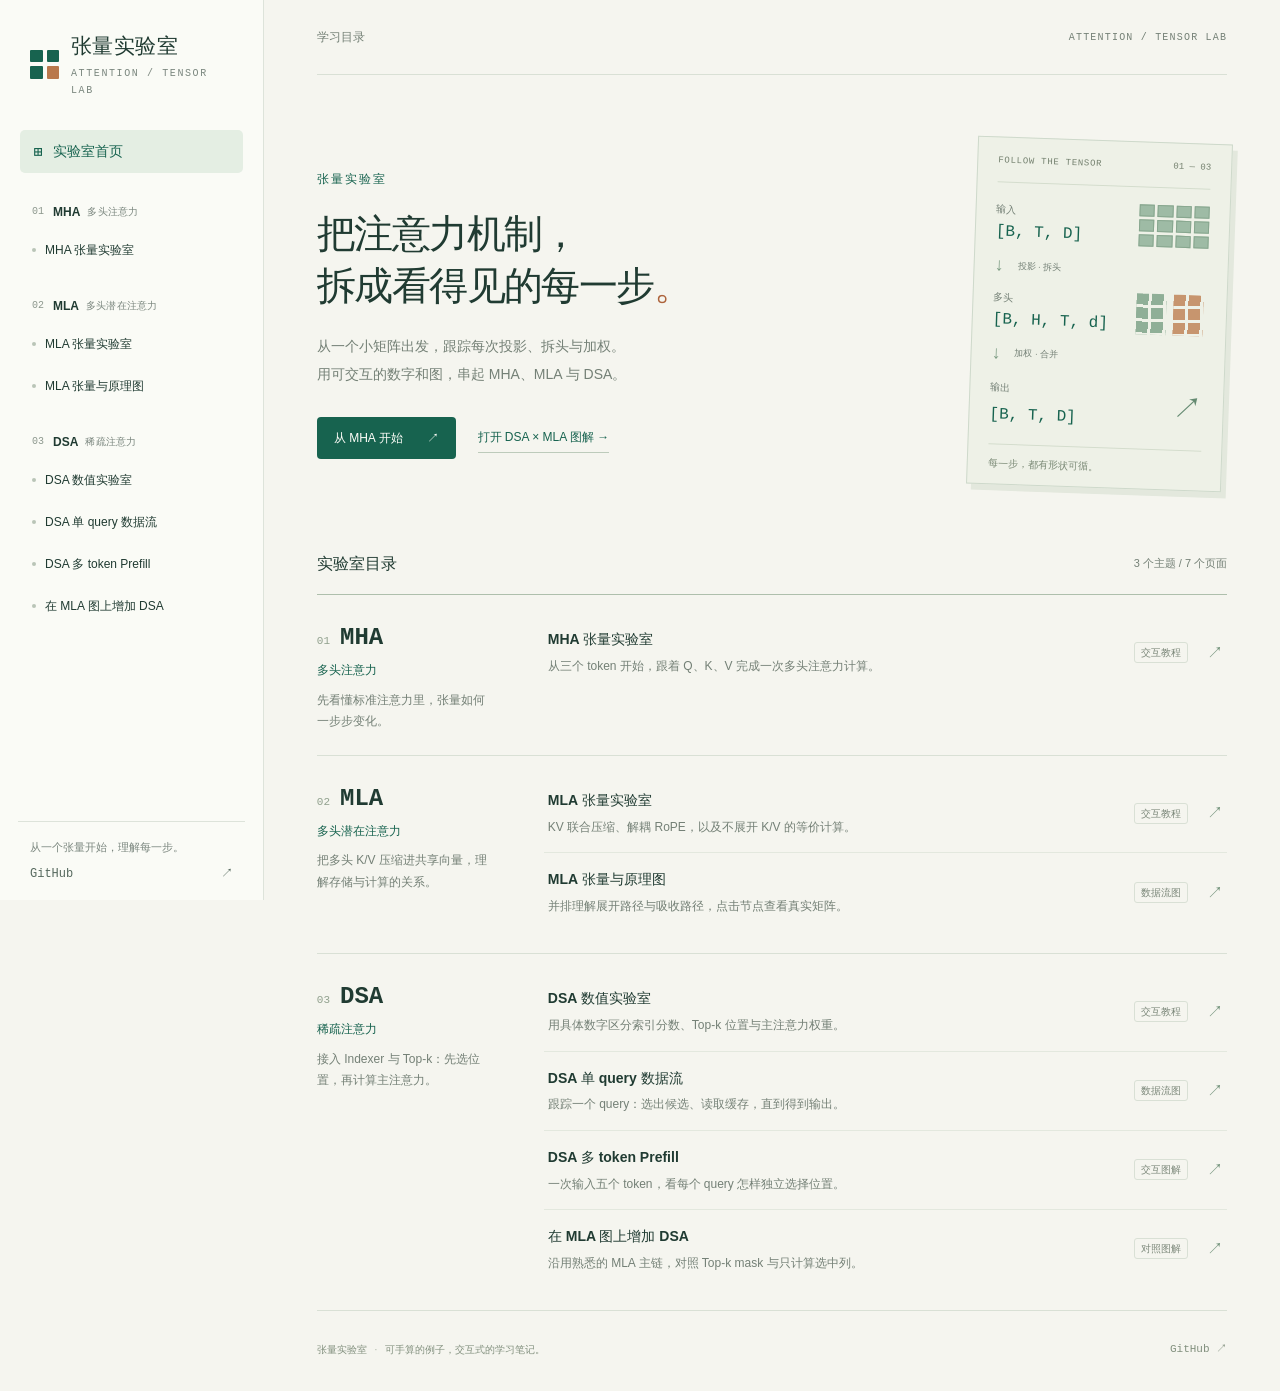
==== index.html @ cfa1d527 "Add Tensor Lab directory and shared responsive navigation" ====
<!doctype html>
<html lang="zh-CN">
<head>
  <meta charset="utf-8">
  <meta name="viewport" content="width=device-width,initial-scale=1">
  <meta name="description" content="张量实验室：用可交互的矩阵、张量形状和数据流图，一步一步理解 MHA、MLA 与 DSA。">
  <title>张量实验室 · Attention，一步一步看懂</title>
  <link rel="stylesheet" href="assets/navigation.css">
  <link rel="stylesheet" href="assets/home.css">
  <script src="assets/catalog.js" defer></script>
  <script src="assets/navigation.js" defer></script>
  <script src="assets/home.js" defer></script>
</head>
<body data-lab-page="home">
  <main class="home" id="lab-main" tabindex="-1">
    <div class="home-topline"><span>学习目录</span><span>ATTENTION / TENSOR LAB</span></div>
    <section class="home-hero" aria-labelledby="home-title">
      <div>
        <p class="eyebrow">张量实验室</p>
        <h1 id="home-title">把注意力机制，<br>拆成看得见的每一步<span>。</span></h1>
        <p class="hero-intro">从一个小矩阵出发，跟踪每次投影、拆头与加权。<br class="desktop-break">用可交互的数字和图，串起 MHA、MLA 与 DSA。</p>
        <div class="hero-actions">
          <a class="start-link" href="mha-tensor-lab/index.html">从 MHA 开始 <span aria-hidden="true">↗</span></a>
          <a class="text-link" href="mha-tensor-lab/dsa-on-mla.html">打开 DSA × MLA 图解 <span aria-hidden="true">→</span></a>
        </div>
      </div>
      <div class="tensor-note" aria-label="张量变化示意：输入、拆分多头、合并输出">
        <div class="note-label">FOLLOW THE TENSOR <span>01 — 03</span></div>
        <div class="tensor-stage"><span class="stage-label">输入</span><code>[B, T, D]</code><div class="tensor-grid" aria-hidden="true"><i></i><i></i><i></i><i></i><i></i><i></i><i></i><i></i><i></i><i></i><i></i><i></i></div></div>
        <div class="tensor-connector">↓ <span>投影 · 拆头</span></div>
        <div class="tensor-stage"><span class="stage-label">多头</span><code>[B, H, T, d]</code><div class="tensor-heads" aria-hidden="true"><div class="mini-head"></div><div class="mini-head warm"></div></div></div>
        <div class="tensor-connector">↓ <span>加权 · 合并</span></div>
        <div class="tensor-stage last"><span class="stage-label">输出</span><code>[B, T, D]</code><span class="tensor-result" aria-hidden="true">↗</span></div>
        <p>每一步，都有形状可循。</p>
      </div>
    </section>
    <section class="directory" aria-labelledby="directory-title">
      <div class="directory-heading"><h2 id="directory-title">实验室目录</h2><span id="catalog-count">MHA → MLA → DSA</span></div>
      <div id="catalog-groups"></div>
      <noscript><p>交互教程需要启用 JavaScript。你也可以直接打开 <a href="mha-tensor-lab/index.html">MHA</a>、<a href="mha-tensor-lab/mla.html">MLA</a> 或 <a href="mha-tensor-lab/dsa.html">DSA</a>。</p></noscript>
    </section>
    <footer class="home-footer"><span>张量实验室 <span class="footer-dot">·</span> 可手算的例子，交互式的学习笔记。</span><a href="https://github.com/wangxiaoteng888/wangxiaoteng888.github.io" target="_blank" rel="noopener noreferrer">GitHub <span aria-hidden="true">↗</span></a></footer>
  </main>
</body>
</html>
---- assets/navigation.css ----
body[data-lab-page] { margin: 0; padding-left: 264px; }
body[data-lab-page] > .lab-content { min-width: 0; }
body[data-lab-page] .twocol > *,
body[data-lab-page="dsa-prefill"] .matrix-zone > * { min-width: 0; }
body[data-lab-page] .lab-skip-link { position: fixed; top: -100px; left: 280px; z-index: 1000; padding: 10px 18px; color: #fff; background: #17634f; font: 14px/1.5 'Segoe UI', 'Microsoft YaHei', sans-serif; }
body[data-lab-page] .lab-skip-link:focus { top: 12px; }
@media (max-width: 980px) {
  body[data-lab-page] { padding-left: 0; padding-top: 58px; }
  body[data-lab-page] .lab-skip-link { left: 16px; }
  body[data-lab-page].lab-menu-open { overflow: hidden; }
  body[data-lab-page] .lab-content [id] { scroll-margin-top: 74px; }
}
@media print {
  body[data-lab-page] { padding: 0; }
  tensor-navigation, .lab-skip-link { display: none !important; }
}
---- assets/home.css ----
:root{--bg:#f5f5ef;--paper:#fffef9;--ink:#203b32;--muted:#748076;--line:#d9e0d5;--green:#17634f;--mint:#e4eee3;--orange:#ad633b;font-family:'Segoe UI','Microsoft YaHei',sans-serif;color:var(--ink);background:var(--bg);font-synthesis:none}
*{box-sizing:border-box}body{font-size:14px;line-height:1.7}a{color:inherit;text-decoration:none}a:focus-visible{outline:3px solid var(--orange);outline-offset:5px}p,h1,h2,h3{margin:0}.home{max-width:1350px;margin:0 auto;padding:0 5.2%}.home-topline{height:75px;display:flex;align-items:center;justify-content:space-between;border-bottom:1px solid var(--line);font-size:12px;color:var(--muted)}.home-topline span:last-child{font:10px Consolas,monospace;letter-spacing:.12em}
.home-hero{display:grid;grid-template-columns:minmax(0,1fr) 255px;align-items:center;gap:44px;padding:65px 0 62px}.eyebrow{font-size:12px;letter-spacing:.16em;color:var(--green);font-weight:650;margin-bottom:19px}h1{font-size:clamp(30px,3.05vw,48px);line-height:1.32;letter-spacing:-.04em;font-weight:650}h1>span{color:var(--orange)}.hero-intro{font-size:14px;line-height:1.95;color:var(--muted);margin-top:22px}.hero-actions{display:flex;align-items:center;gap:22px;flex-wrap:wrap;margin-top:29px;font-size:12px}.start-link{display:flex;gap:24px;align-items:center;background:var(--green);color:#fffef9;padding:11px 17px;border-radius:4px}.start-link:hover{background:#0f4c3c}.text-link{border-bottom:1px solid #bdcbbb;padding:4px 0;color:var(--green)}.text-link:hover{border-color:var(--green)}
.tensor-note{padding:18px 20px 12px;border:1px solid #ced9cb;background:#eef1e7;transform:rotate(2deg);box-shadow:5px 6px 0 #e3e8dd}.note-label{font:9px Consolas,monospace;letter-spacing:.08em;color:#74816f;display:flex;justify-content:space-between;border-bottom:1px solid #d4ddcd;padding-bottom:16px;margin-bottom:17px}.note-label span{font-size:9px;letter-spacing:0}.tensor-stage{display:grid;grid-template-columns:1fr 70px;gap:3px 6px;align-items:center}.stage-label{font-size:10px;color:var(--muted)}.tensor-stage code{grid-column:1;grid-row:2;font:16px Consolas,monospace;color:var(--green)}.tensor-grid{grid-column:2;grid-row:1/3;display:grid;grid-template-columns:repeat(4,1fr);gap:3px}.tensor-grid i{height:12px;background:#9ebba5;border:1px solid #87a68e}.tensor-connector{color:#7c9c83;padding:8px 0;font-size:18px}.tensor-connector span{font-size:9px;margin-left:9px;vertical-align:middle;color:var(--muted)}.tensor-heads{display:flex;gap:7px;grid-column:2;grid-row:1/3}.mini-head{width:30px;height:41px;background:repeating-linear-gradient(to bottom,transparent 0 11px,#eef1e7 11px 14px),repeating-linear-gradient(to right,#8faf97 0 12px,#eef1e7 12px 15px)}.mini-head.warm{background:repeating-linear-gradient(to bottom,transparent 0 11px,#eef1e7 11px 14px),repeating-linear-gradient(to right,#c7956e 0 12px,#eef1e7 12px 15px)}.tensor-result{grid-column:2;grid-row:1/3;font-size:30px;text-align:right;color:#648a71}.tensor-note>p{font-size:10px;color:#7c8b77;border-top:1px solid #d4ddcd;margin-top:17px;padding-top:10px}
.directory-heading{display:flex;justify-content:space-between;align-items:center;padding:0 0 17px;border-bottom:1px solid #aebfac}.directory-heading h2{font-size:16px;font-weight:650}.directory-heading>span{font:11px Consolas,'Microsoft YaHei',sans-serif;color:var(--muted)}.topic{display:grid;grid-template-columns:195px minmax(0,1fr);gap:32px;padding:29px 0 22px;border-bottom:1px solid var(--line)}.topic-heading{display:flex;align-items:baseline;gap:10px;margin-bottom:9px}.topic-number{font:11px Consolas,monospace;color:#91a18e}.topic-heading h3{font:600 24px Consolas,monospace}.topic-subtitle{font-size:12px;color:var(--green);margin-bottom:9px}.topic-description{font-size:12px;line-height:1.8;color:var(--muted);max-width:175px}.page-row{display:grid;grid-template-columns:minmax(0,1fr) auto 16px;gap:19px;align-items:center;padding:15px 4px;border-bottom:1px solid #e3e8de;transition:background .15s,color .15s}.page-row:first-child{padding-top:4px}.page-row:last-child{border-bottom:0}.page-row:hover{color:var(--green);background:#edf1e7}.page-title{font-size:14px;font-weight:600;display:block;margin-bottom:4px}.page-description{font-size:12px;line-height:1.7;color:var(--muted);display:block}.page-type{font-size:10px;color:#7c887a;border:1px solid var(--line);padding:1px 6px;white-space:nowrap;border-radius:3px}.page-arrow{color:#72927a;font-size:16px}.home-footer{display:flex;justify-content:space-between;gap:20px;padding:30px 0 32px;font-size:10px;color:#82907e}.footer-dot{margin:0 5px;color:#a9b5a4}.home-footer>a{font:11px Consolas,monospace;white-space:nowrap}.home-footer>a:hover{color:var(--green)}
@media(min-width:981px) and (max-width:1200px){.home-hero{grid-template-columns:1fr 210px;gap:25px}h1{font-size:32px}.tensor-note{padding:16px}.topic{grid-template-columns:150px 1fr;gap:22px}.hero-actions{gap:16px}}
@media(max-width:980px){.home{max-width:950px;padding:0 6%}.home-topline{height:61px}.home-hero{padding:46px 0 45px;gap:35px}h1{font-size:36px}}
@media(max-width:680px){.home{padding:0 6%}.home-topline{height:49px}.home-topline span:last-child{font-size:8px;letter-spacing:.06em}.home-hero{grid-template-columns:1fr;padding:35px 0 38px;gap:30px}h1{font-size:31px;line-height:1.4}.hero-intro{font-size:12px;margin-top:17px}.desktop-break{display:none}.hero-actions{gap:18px;margin-top:23px;font-size:11px}.tensor-note{display:none}.directory-heading>span{font-size:9px}.topic{grid-template-columns:1fr;gap:13px;padding-top:24px}.topic-heading{display:inline-flex;gap:8px;margin-bottom:0}.topic-heading h3{font-size:21px}.topic-subtitle{display:inline;margin-left:12px;font-size:11px}.topic-description{max-width:none;font-size:11px;margin-top:8px}.page-row{gap:10px;padding:14px 0}.page-row:first-child{padding-top:9px}.page-title{font-size:13px}.page-description{font-size:11px}.page-type{font-size:9px;padding:1px 5px}.home-footer{font-size:9px;align-items:start;line-height:1.9;padding-top:25px}}
@media(prefers-reduced-motion:reduce){.page-row{transition:none}}
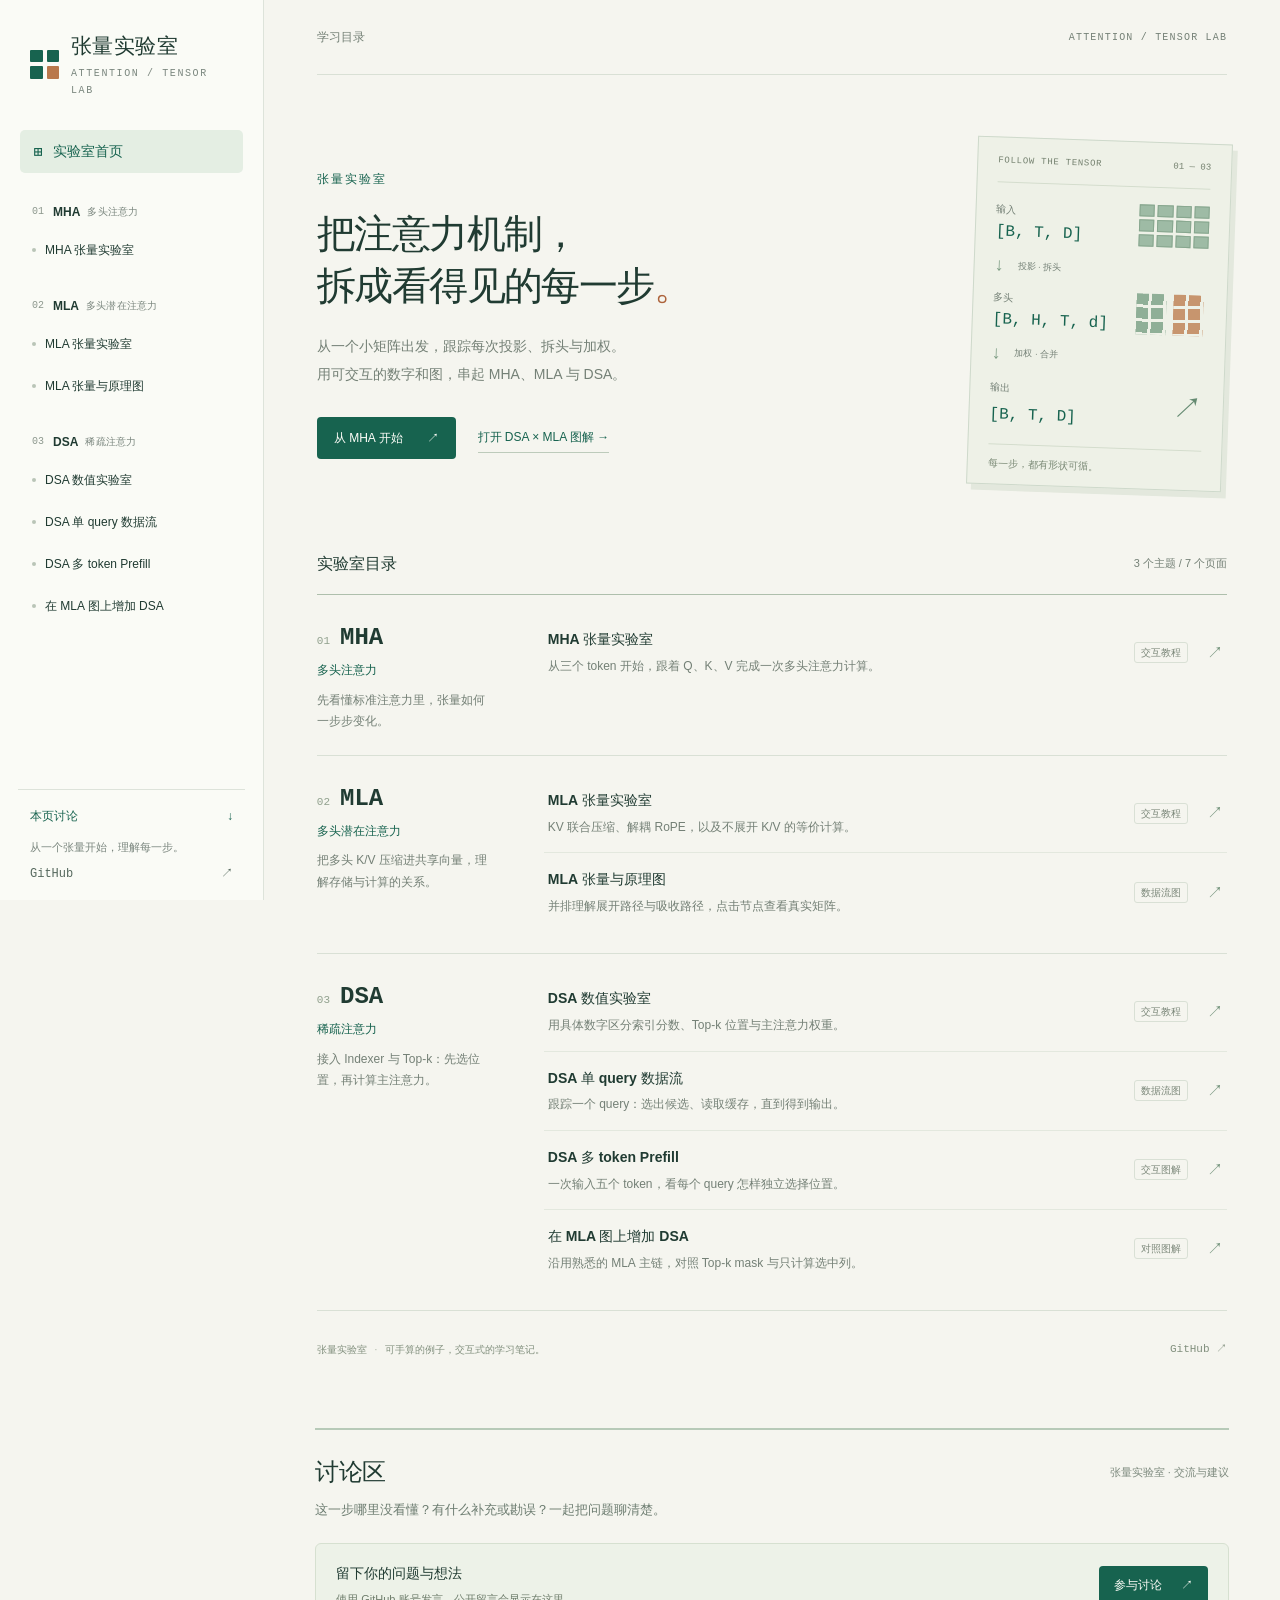
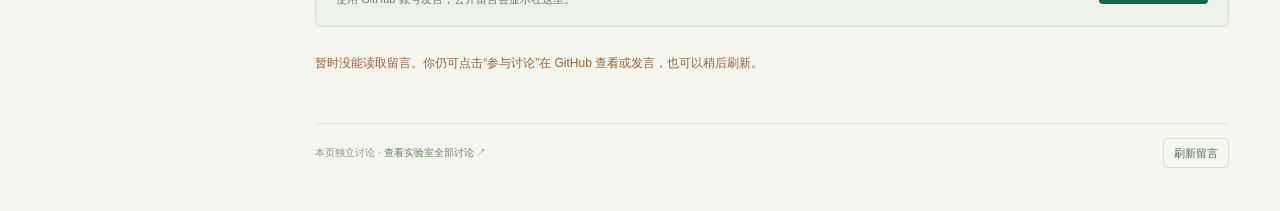
==== commit 00419ac5: "Version discussion scripts to refresh cached navigation" ====
--- a/index.html
+++ b/index.html
@@ -8,7 +8,7 @@
   <link rel="stylesheet" href="assets/navigation.css">
   <link rel="stylesheet" href="assets/home.css">
   <script src="assets/catalog.js" defer></script>
-  <script src="assets/navigation.js" defer></script>
+  <script src="assets/navigation.js?v=discussion-20261031" defer></script>
   <script src="assets/home.js" defer></script>
 </head>
 <body data-lab-page="home">
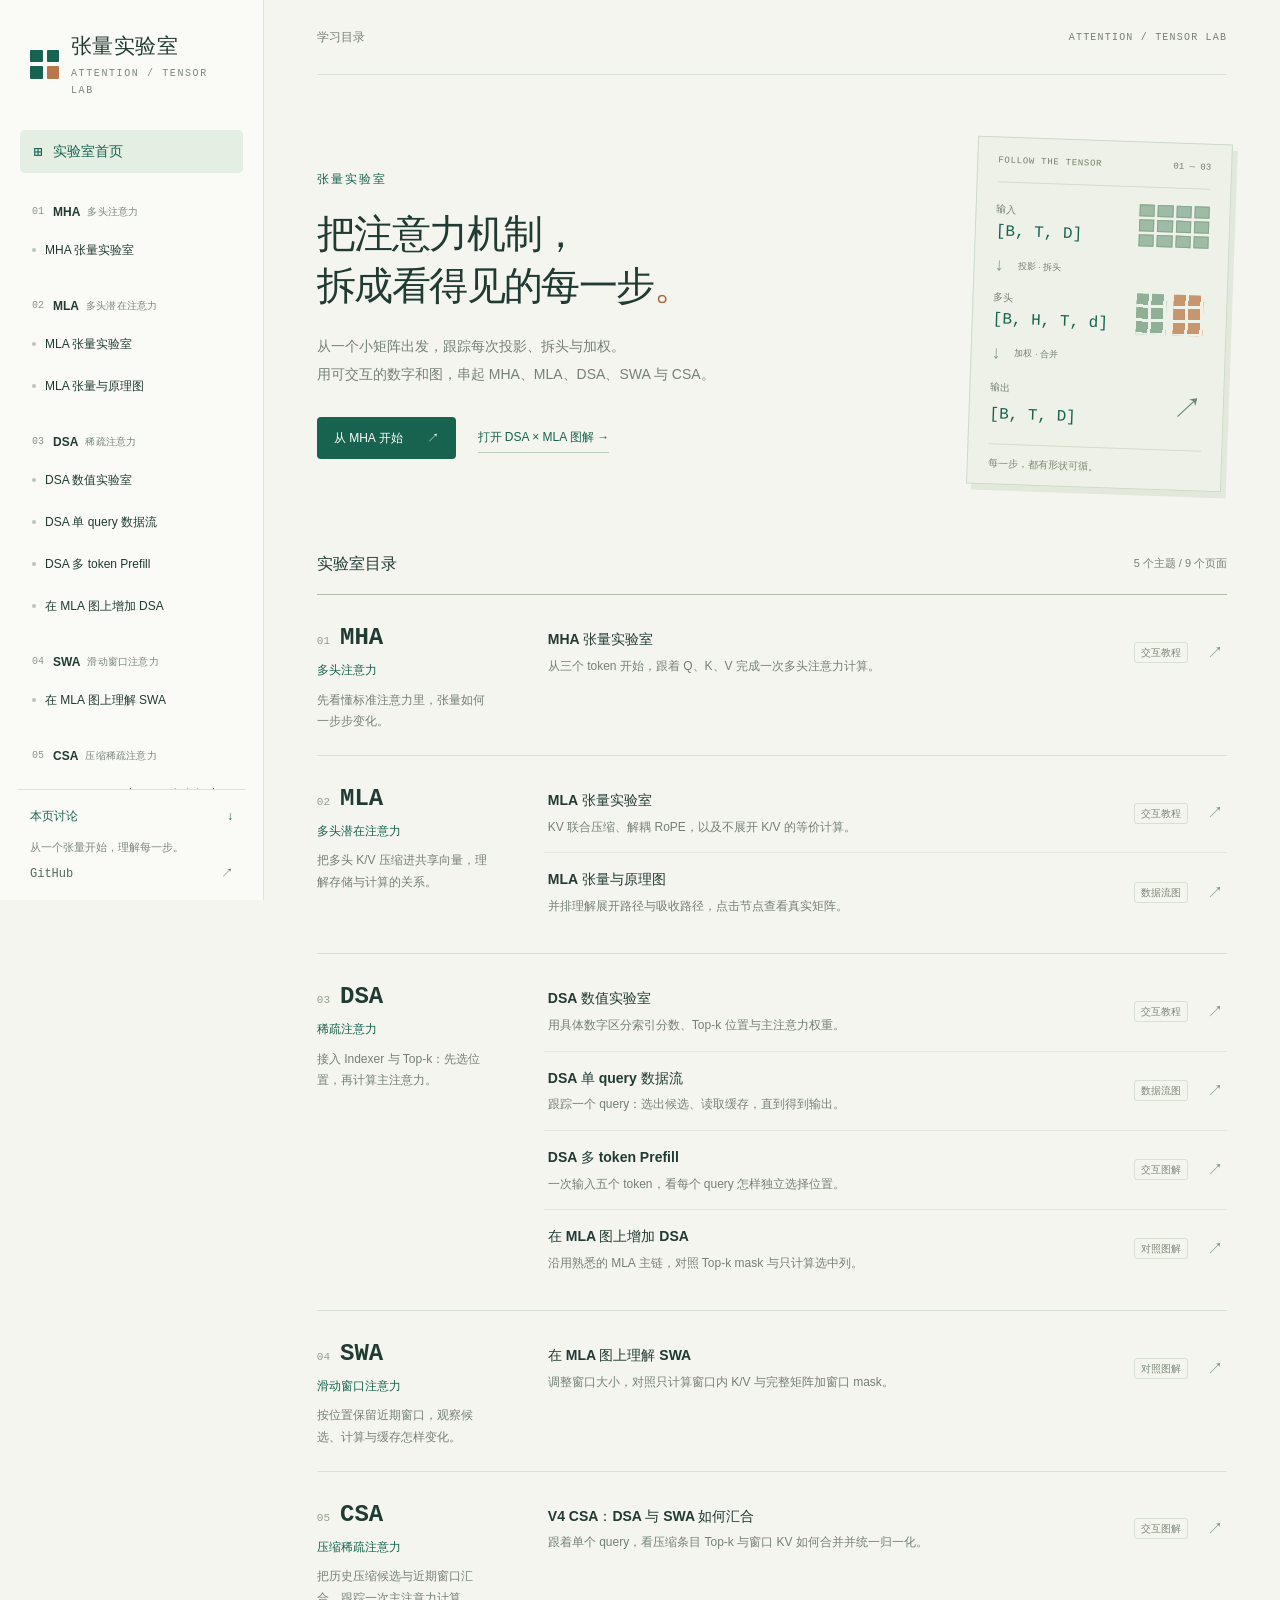
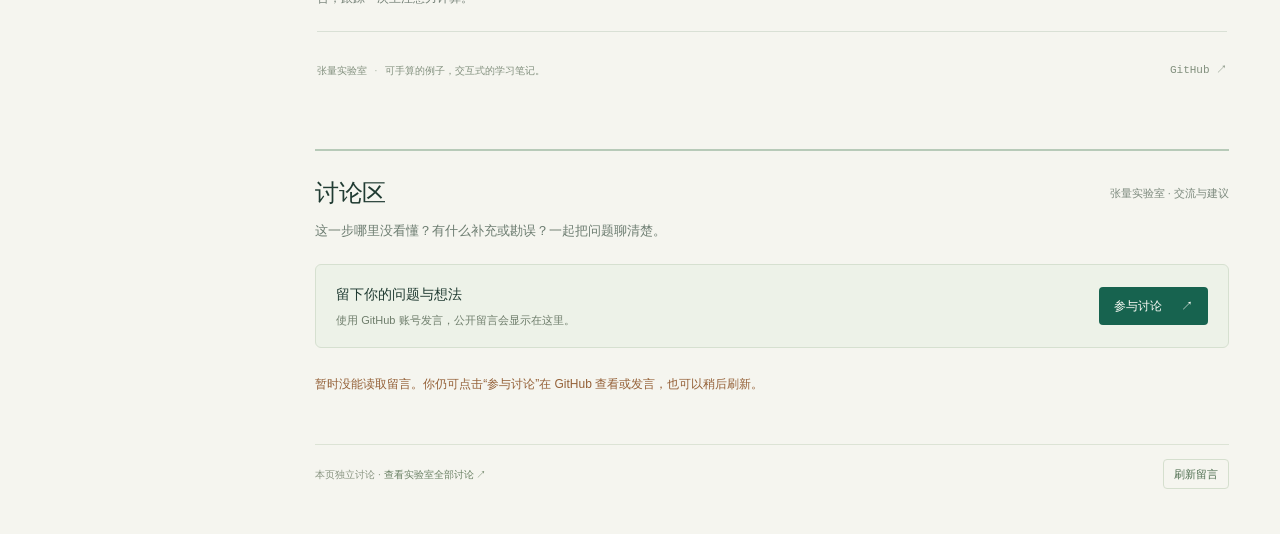
==== commit edc11da4: "Add SWA and CSA tutorials with navigation and discussions" ====
--- a/index.html
+++ b/index.html
@@ -3,11 +3,11 @@
 <head>
   <meta charset="utf-8">
   <meta name="viewport" content="width=device-width,initial-scale=1">
-  <meta name="description" content="张量实验室：用可交互的矩阵、张量形状和数据流图，一步一步理解 MHA、MLA 与 DSA。">
+  <meta name="description" content="张量实验室：用可交互的矩阵、张量形状和数据流图，一步一步理解 MHA、MLA、DSA、SWA 与 CSA。">
   <title>张量实验室 · Attention，一步一步看懂</title>
   <link rel="stylesheet" href="assets/navigation.css">
   <link rel="stylesheet" href="assets/home.css">
-  <script src="assets/catalog.js" defer></script>
+  <script src="assets/catalog.js?v=swa-csa-20261031" defer></script>
   <script src="assets/navigation.js?v=discussion-20261031" defer></script>
   <script src="assets/home.js" defer></script>
 </head>
@@ -18,7 +18,7 @@
       <div>
         <p class="eyebrow">张量实验室</p>
         <h1 id="home-title">把注意力机制，<br>拆成看得见的每一步<span>。</span></h1>
-        <p class="hero-intro">从一个小矩阵出发，跟踪每次投影、拆头与加权。<br class="desktop-break">用可交互的数字和图，串起 MHA、MLA 与 DSA。</p>
+        <p class="hero-intro">从一个小矩阵出发，跟踪每次投影、拆头与加权。<br class="desktop-break">用可交互的数字和图，串起 MHA、MLA、DSA、SWA 与 CSA。</p>
         <div class="hero-actions">
           <a class="start-link" href="mha-tensor-lab/index.html">从 MHA 开始 <span aria-hidden="true">↗</span></a>
           <a class="text-link" href="mha-tensor-lab/dsa-on-mla.html">打开 DSA × MLA 图解 <span aria-hidden="true">→</span></a>
@@ -35,9 +35,9 @@
       </div>
     </section>
     <section class="directory" aria-labelledby="directory-title">
-      <div class="directory-heading"><h2 id="directory-title">实验室目录</h2><span id="catalog-count">MHA → MLA → DSA</span></div>
+      <div class="directory-heading"><h2 id="directory-title">实验室目录</h2><span id="catalog-count">MHA · MLA · DSA · SWA · CSA</span></div>
       <div id="catalog-groups"></div>
-      <noscript><p>交互教程需要启用 JavaScript。你也可以直接打开 <a href="mha-tensor-lab/index.html">MHA</a>、<a href="mha-tensor-lab/mla.html">MLA</a> 或 <a href="mha-tensor-lab/dsa.html">DSA</a>。</p></noscript>
+      <noscript><p>交互教程需要启用 JavaScript。你也可以直接打开 <a href="mha-tensor-lab/index.html">MHA</a>、<a href="mha-tensor-lab/mla.html">MLA</a>、<a href="mha-tensor-lab/dsa.html">DSA</a>、<a href="mha-tensor-lab/swa-on-mla.html">SWA</a> 或 <a href="mha-tensor-lab/csa-v4.html">CSA</a>。</p></noscript>
     </section>
     <footer class="home-footer"><span>张量实验室 <span class="footer-dot">·</span> 可手算的例子，交互式的学习笔记。</span><a href="https://github.com/wangxiaoteng888/wangxiaoteng888.github.io" target="_blank" rel="noopener noreferrer">GitHub <span aria-hidden="true">↗</span></a></footer>
   </main>
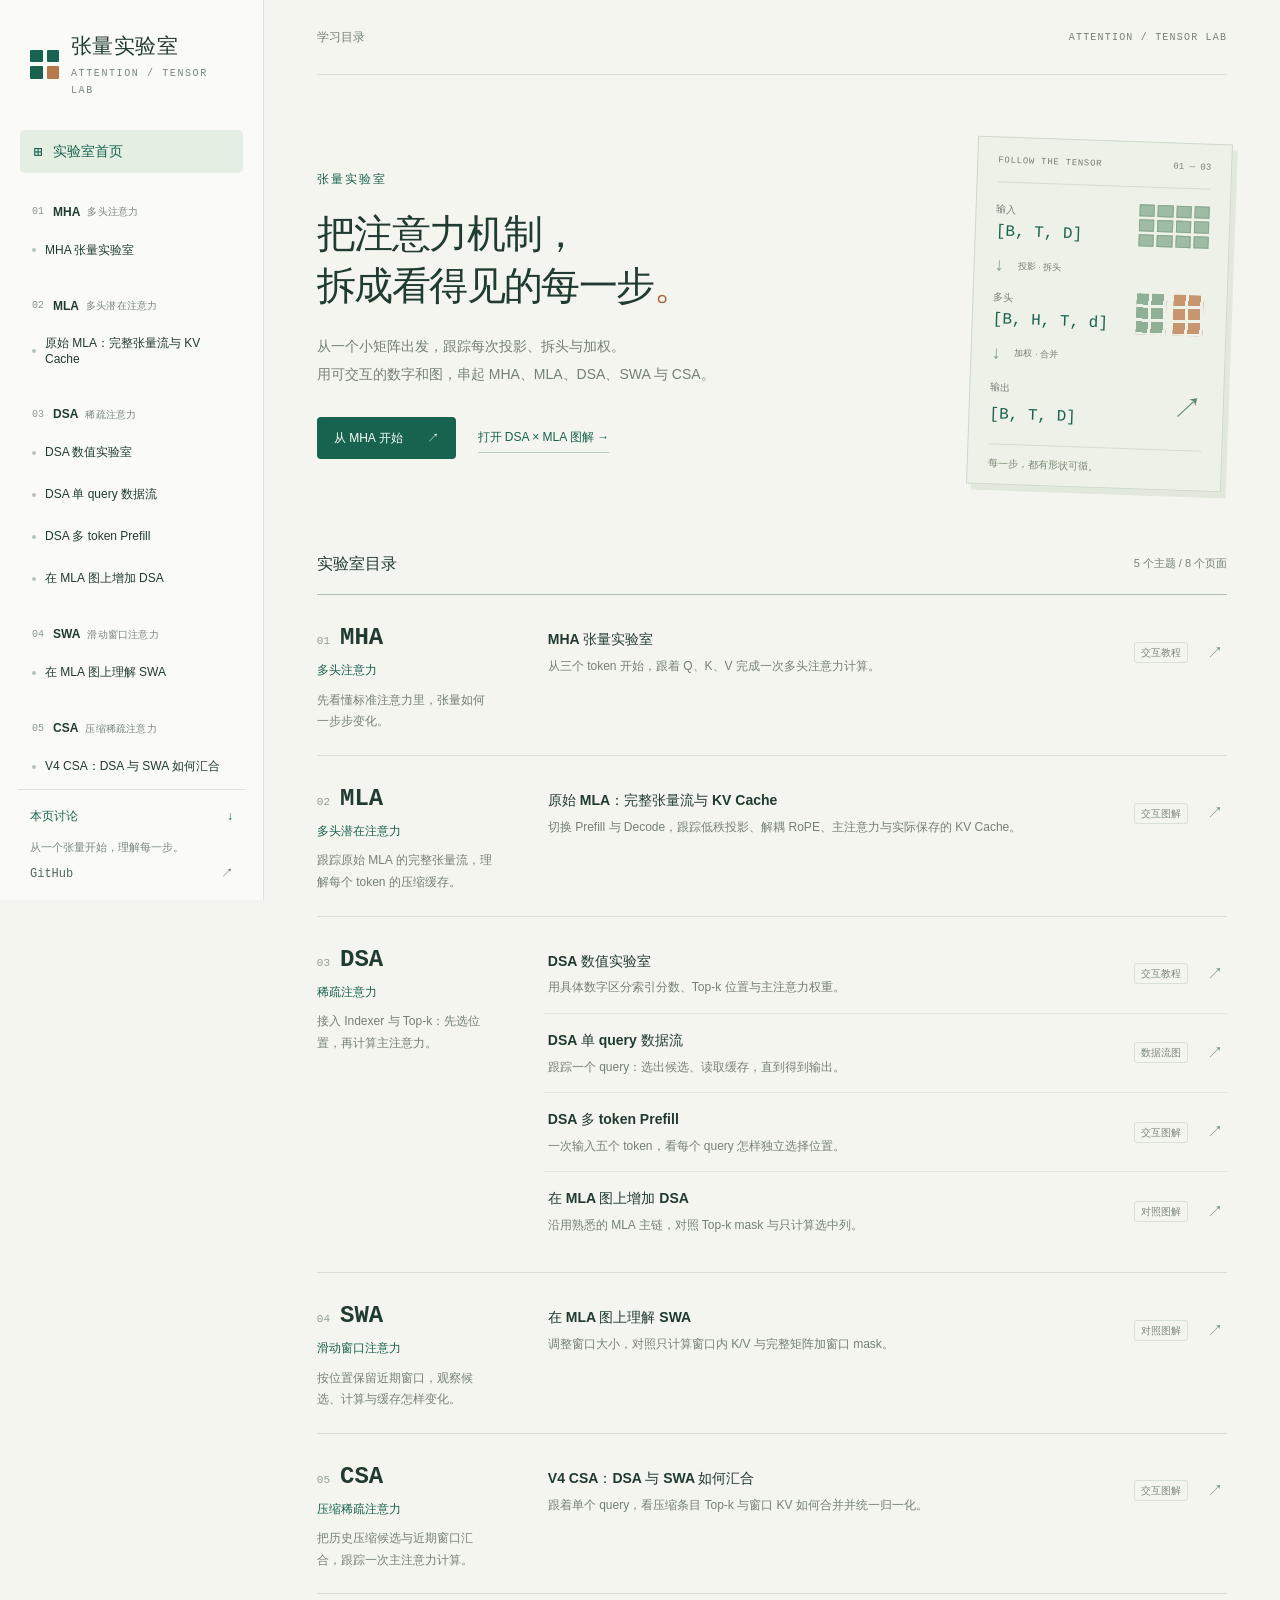
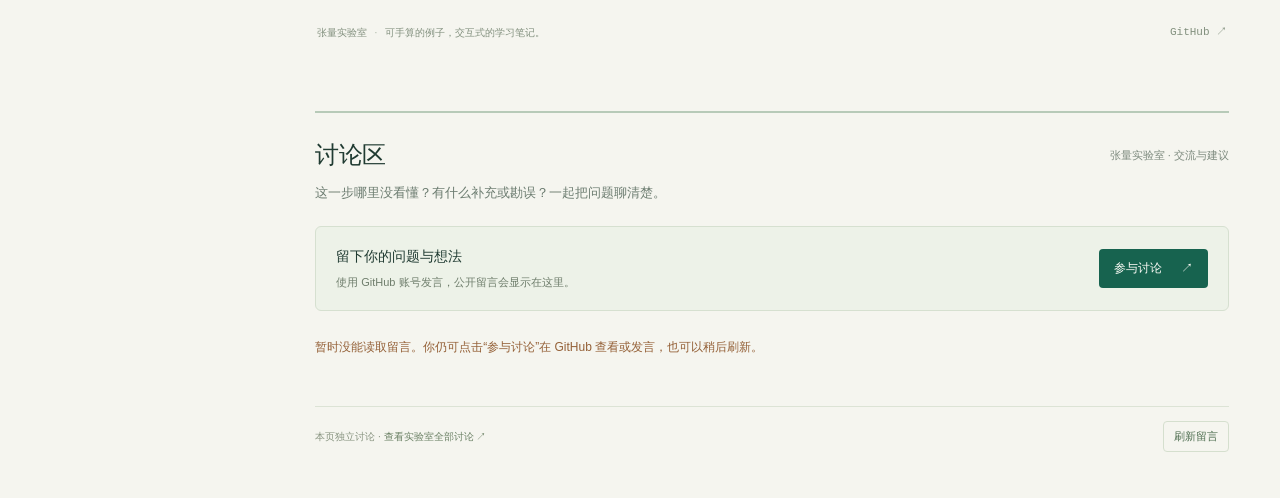
==== commit 63af6915: "Consolidate MLA chapter into original tensor flow tutorial" ====
--- a/index.html
+++ b/index.html
@@ -7,7 +7,7 @@
   <title>张量实验室 · Attention，一步一步看懂</title>
   <link rel="stylesheet" href="assets/navigation.css">
   <link rel="stylesheet" href="assets/home.css">
-  <script src="assets/catalog.js?v=swa-csa-20261031" defer></script>
+  <script src="assets/catalog.js?v=mla-original-20261031" defer></script>
   <script src="assets/navigation.js?v=discussion-20261031" defer></script>
   <script src="assets/home.js" defer></script>
 </head>
@@ -37,7 +37,7 @@
     <section class="directory" aria-labelledby="directory-title">
       <div class="directory-heading"><h2 id="directory-title">实验室目录</h2><span id="catalog-count">MHA · MLA · DSA · SWA · CSA</span></div>
       <div id="catalog-groups"></div>
-      <noscript><p>交互教程需要启用 JavaScript。你也可以直接打开 <a href="mha-tensor-lab/index.html">MHA</a>、<a href="mha-tensor-lab/mla.html">MLA</a>、<a href="mha-tensor-lab/dsa.html">DSA</a>、<a href="mha-tensor-lab/swa-on-mla.html">SWA</a> 或 <a href="mha-tensor-lab/csa-v4.html">CSA</a>。</p></noscript>
+      <noscript><p>交互教程需要启用 JavaScript。你也可以直接打开 <a href="mha-tensor-lab/index.html">MHA</a>、<a href="mha-tensor-lab/mla-original.html">MLA</a>、<a href="mha-tensor-lab/dsa.html">DSA</a>、<a href="mha-tensor-lab/swa-on-mla.html">SWA</a> 或 <a href="mha-tensor-lab/csa-v4.html">CSA</a>。</p></noscript>
     </section>
     <footer class="home-footer"><span>张量实验室 <span class="footer-dot">·</span> 可手算的例子，交互式的学习笔记。</span><a href="https://github.com/wangxiaoteng888/wangxiaoteng888.github.io" target="_blank" rel="noopener noreferrer">GitHub <span aria-hidden="true">↗</span></a></footer>
   </main>
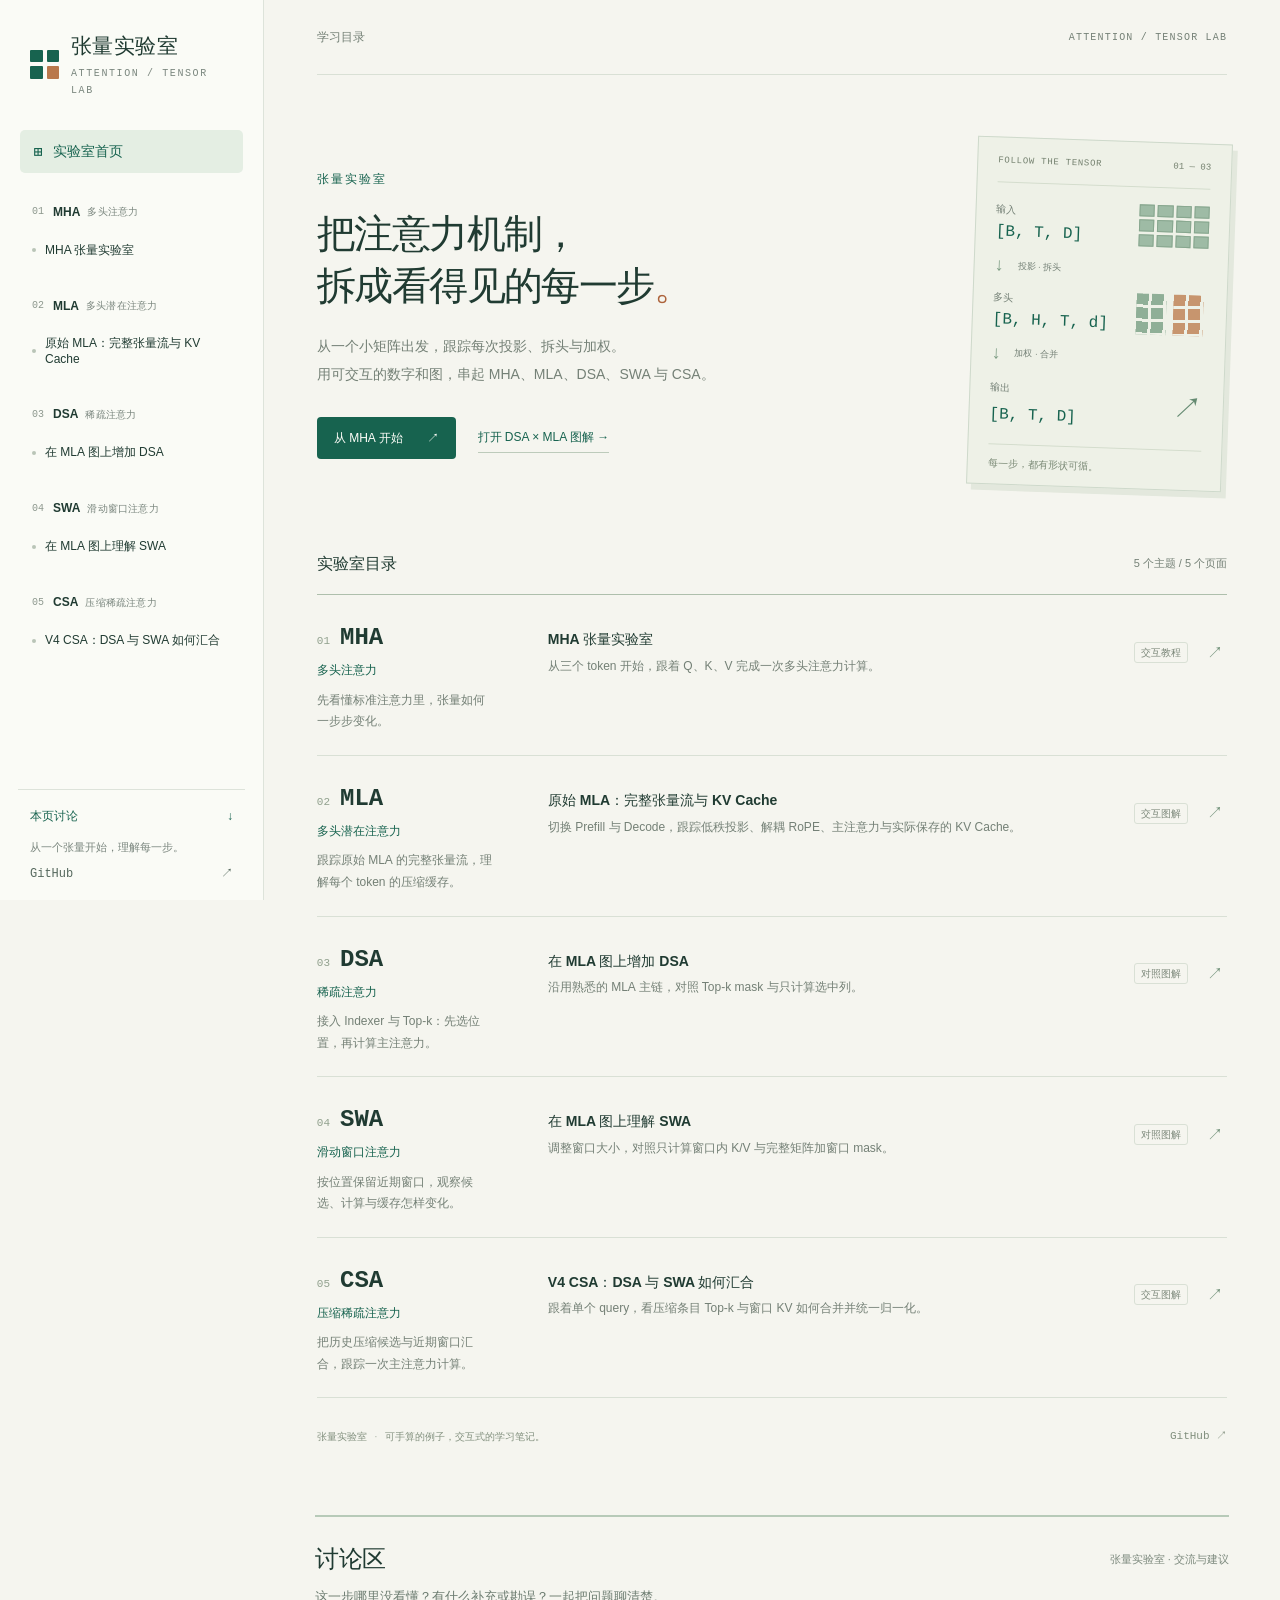
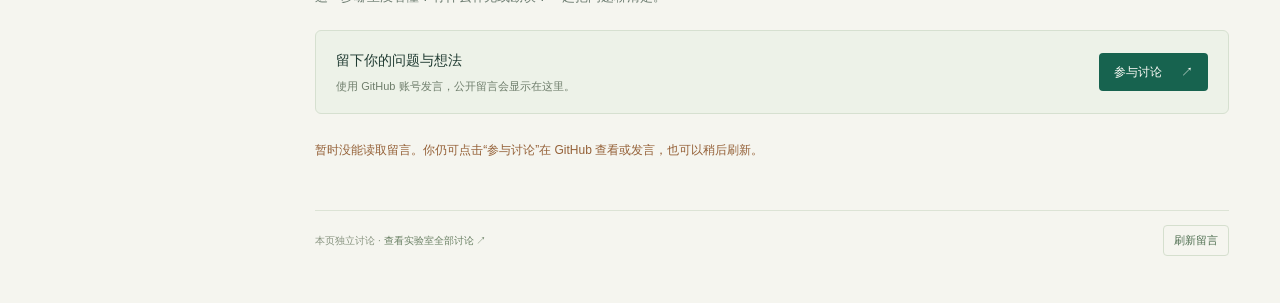
==== commit 7b9b7d68: "Keep only DSA on MLA in the DSA chapter" ====
--- a/index.html
+++ b/index.html
@@ -7,7 +7,7 @@
   <title>张量实验室 · Attention，一步一步看懂</title>
   <link rel="stylesheet" href="assets/navigation.css">
   <link rel="stylesheet" href="assets/home.css">
-  <script src="assets/catalog.js?v=mla-original-20261031" defer></script>
+  <script src="assets/catalog.js?v=dsa-single-20261031" defer></script>
   <script src="assets/navigation.js?v=discussion-20261031" defer></script>
   <script src="assets/home.js" defer></script>
 </head>
@@ -37,7 +37,7 @@
     <section class="directory" aria-labelledby="directory-title">
       <div class="directory-heading"><h2 id="directory-title">实验室目录</h2><span id="catalog-count">MHA · MLA · DSA · SWA · CSA</span></div>
       <div id="catalog-groups"></div>
-      <noscript><p>交互教程需要启用 JavaScript。你也可以直接打开 <a href="mha-tensor-lab/index.html">MHA</a>、<a href="mha-tensor-lab/mla-original.html">MLA</a>、<a href="mha-tensor-lab/dsa.html">DSA</a>、<a href="mha-tensor-lab/swa-on-mla.html">SWA</a> 或 <a href="mha-tensor-lab/csa-v4.html">CSA</a>。</p></noscript>
+      <noscript><p>交互教程需要启用 JavaScript。你也可以直接打开 <a href="mha-tensor-lab/index.html">MHA</a>、<a href="mha-tensor-lab/mla-original.html">MLA</a>、<a href="mha-tensor-lab/dsa-on-mla.html">DSA</a>、<a href="mha-tensor-lab/swa-on-mla.html">SWA</a> 或 <a href="mha-tensor-lab/csa-v4.html">CSA</a>。</p></noscript>
     </section>
     <footer class="home-footer"><span>张量实验室 <span class="footer-dot">·</span> 可手算的例子，交互式的学习笔记。</span><a href="https://github.com/wangxiaoteng888/wangxiaoteng888.github.io" target="_blank" rel="noopener noreferrer">GitHub <span aria-hidden="true">↗</span></a></footer>
   </main>
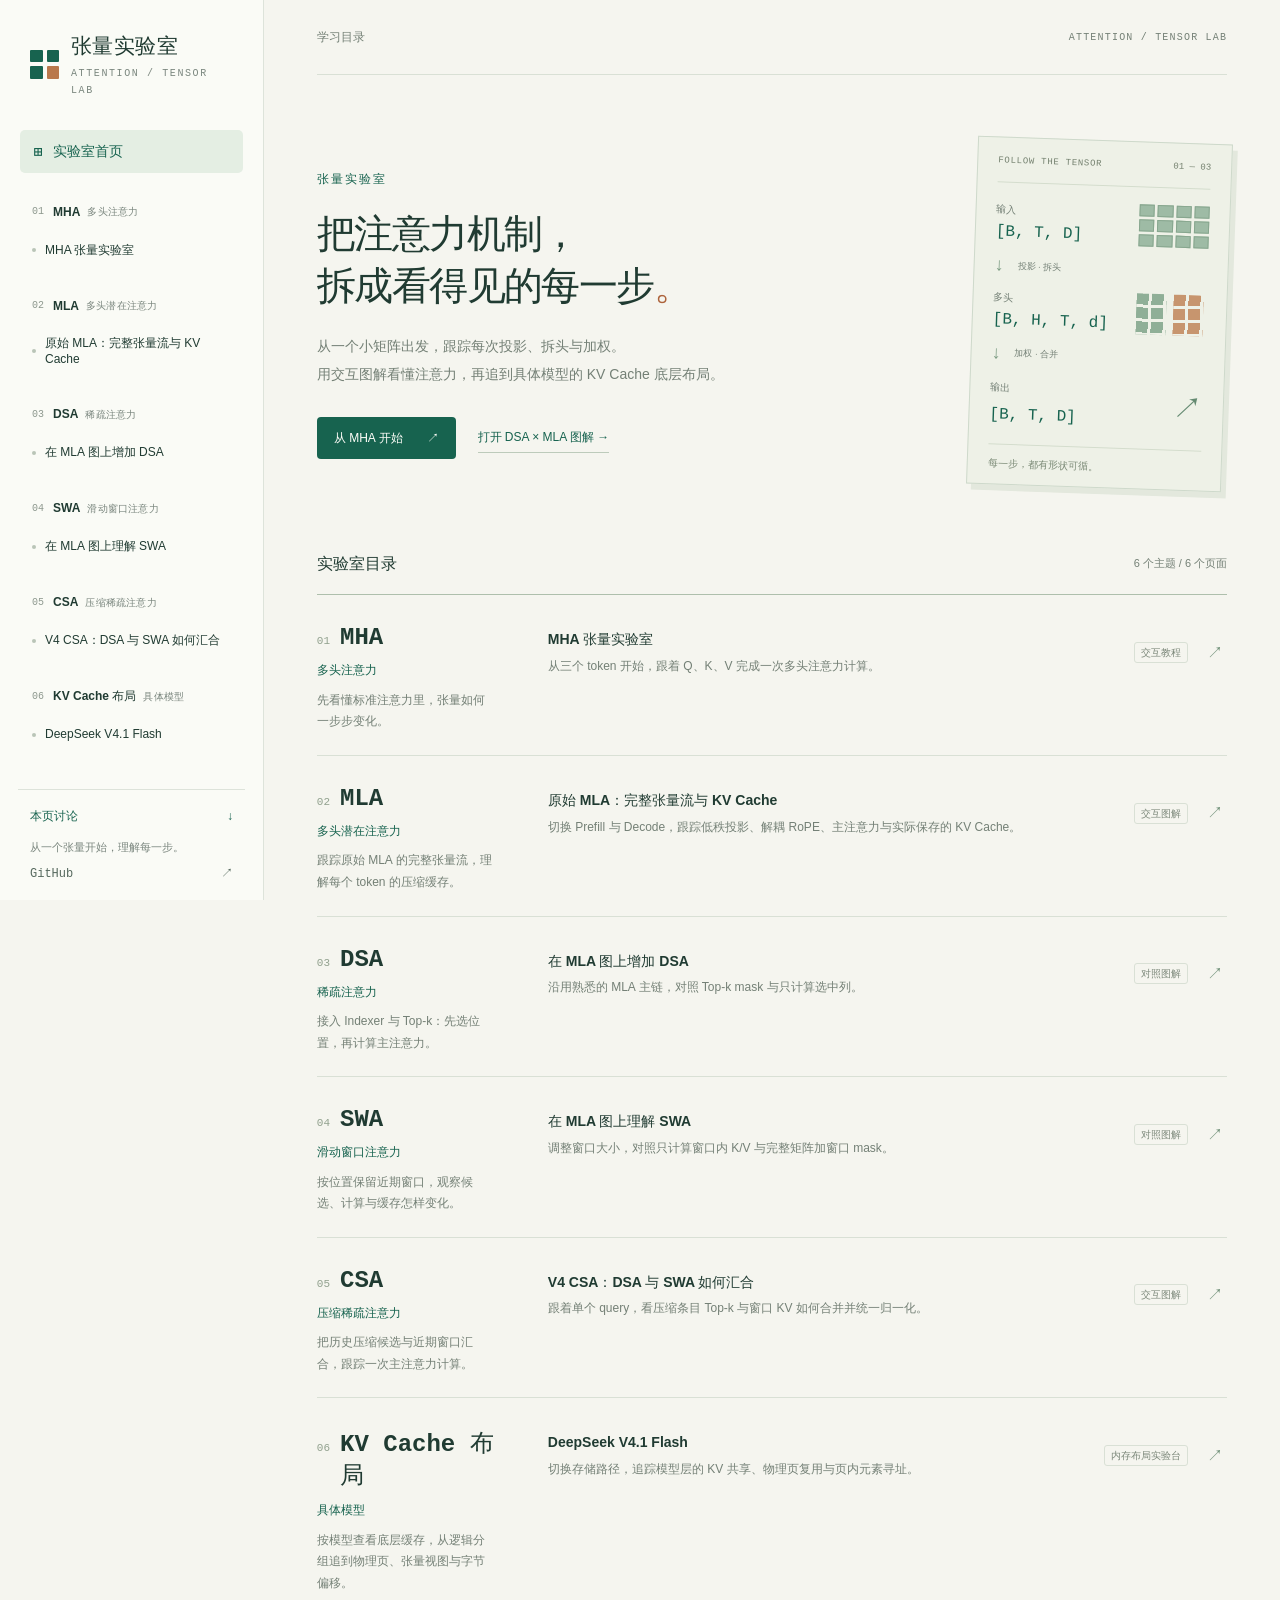
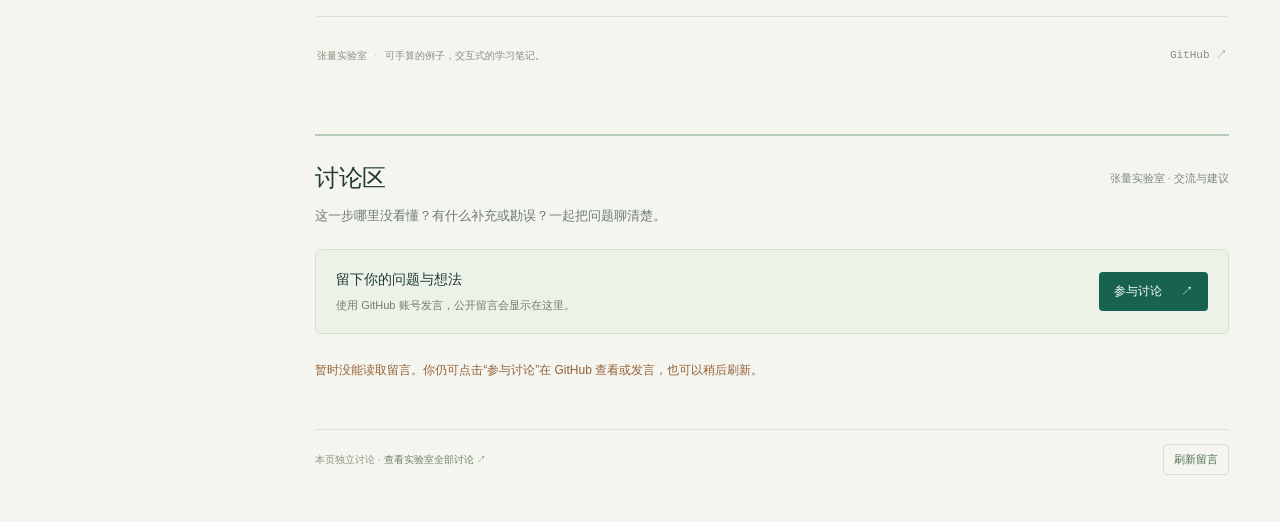
==== commit 92745f10: "Add model KV cache layouts chapter with DeepSeek V4.1 Flash" ====
--- a/index.html
+++ b/index.html
@@ -3,11 +3,11 @@
 <head>
   <meta charset="utf-8">
   <meta name="viewport" content="width=device-width,initial-scale=1">
-  <meta name="description" content="张量实验室：用可交互的矩阵、张量形状和数据流图，一步一步理解 MHA、MLA、DSA、SWA 与 CSA。">
+  <meta name="description" content="张量实验室：用可交互的矩阵、张量形状和数据流图，理解注意力机制，并按具体模型探索 KV Cache 底层布局。">
   <title>张量实验室 · Attention，一步一步看懂</title>
   <link rel="stylesheet" href="assets/navigation.css">
   <link rel="stylesheet" href="assets/home.css">
-  <script src="assets/catalog.js?v=dsa-single-20261031" defer></script>
+  <script src="assets/catalog.js?v=kv-cache-20261031" defer></script>
   <script src="assets/navigation.js?v=discussion-20261031" defer></script>
   <script src="assets/home.js" defer></script>
 </head>
@@ -18,7 +18,7 @@
       <div>
         <p class="eyebrow">张量实验室</p>
         <h1 id="home-title">把注意力机制，<br>拆成看得见的每一步<span>。</span></h1>
-        <p class="hero-intro">从一个小矩阵出发，跟踪每次投影、拆头与加权。<br class="desktop-break">用可交互的数字和图，串起 MHA、MLA、DSA、SWA 与 CSA。</p>
+        <p class="hero-intro">从一个小矩阵出发，跟踪每次投影、拆头与加权。<br class="desktop-break">用交互图解看懂注意力，再追到具体模型的 KV Cache 底层布局。</p>
         <div class="hero-actions">
           <a class="start-link" href="mha-tensor-lab/index.html">从 MHA 开始 <span aria-hidden="true">↗</span></a>
           <a class="text-link" href="mha-tensor-lab/dsa-on-mla.html">打开 DSA × MLA 图解 <span aria-hidden="true">→</span></a>
@@ -35,9 +35,9 @@
       </div>
     </section>
     <section class="directory" aria-labelledby="directory-title">
-      <div class="directory-heading"><h2 id="directory-title">实验室目录</h2><span id="catalog-count">MHA · MLA · DSA · SWA · CSA</span></div>
+      <div class="directory-heading"><h2 id="directory-title">实验室目录</h2><span id="catalog-count">MHA · MLA · DSA · SWA · CSA · KV Cache 布局</span></div>
       <div id="catalog-groups"></div>
-      <noscript><p>交互教程需要启用 JavaScript。你也可以直接打开 <a href="mha-tensor-lab/index.html">MHA</a>、<a href="mha-tensor-lab/mla-original.html">MLA</a>、<a href="mha-tensor-lab/dsa-on-mla.html">DSA</a>、<a href="mha-tensor-lab/swa-on-mla.html">SWA</a> 或 <a href="mha-tensor-lab/csa-v4.html">CSA</a>。</p></noscript>
+      <noscript><p>交互教程需要启用 JavaScript。你也可以直接打开 <a href="mha-tensor-lab/index.html">MHA</a>、<a href="mha-tensor-lab/mla-original.html">MLA</a>、<a href="mha-tensor-lab/dsa-on-mla.html">DSA</a>、<a href="mha-tensor-lab/swa-on-mla.html">SWA</a>、<a href="mha-tensor-lab/csa-v4.html">CSA</a> 或 <a href="kv-cache/deepseek-v41-kv-cache.html">DeepSeek V4.1 Flash KV Cache 布局</a>。</p></noscript>
     </section>
     <footer class="home-footer"><span>张量实验室 <span class="footer-dot">·</span> 可手算的例子，交互式的学习笔记。</span><a href="https://github.com/wangxiaoteng888/wangxiaoteng888.github.io" target="_blank" rel="noopener noreferrer">GitHub <span aria-hidden="true">↗</span></a></footer>
   </main>
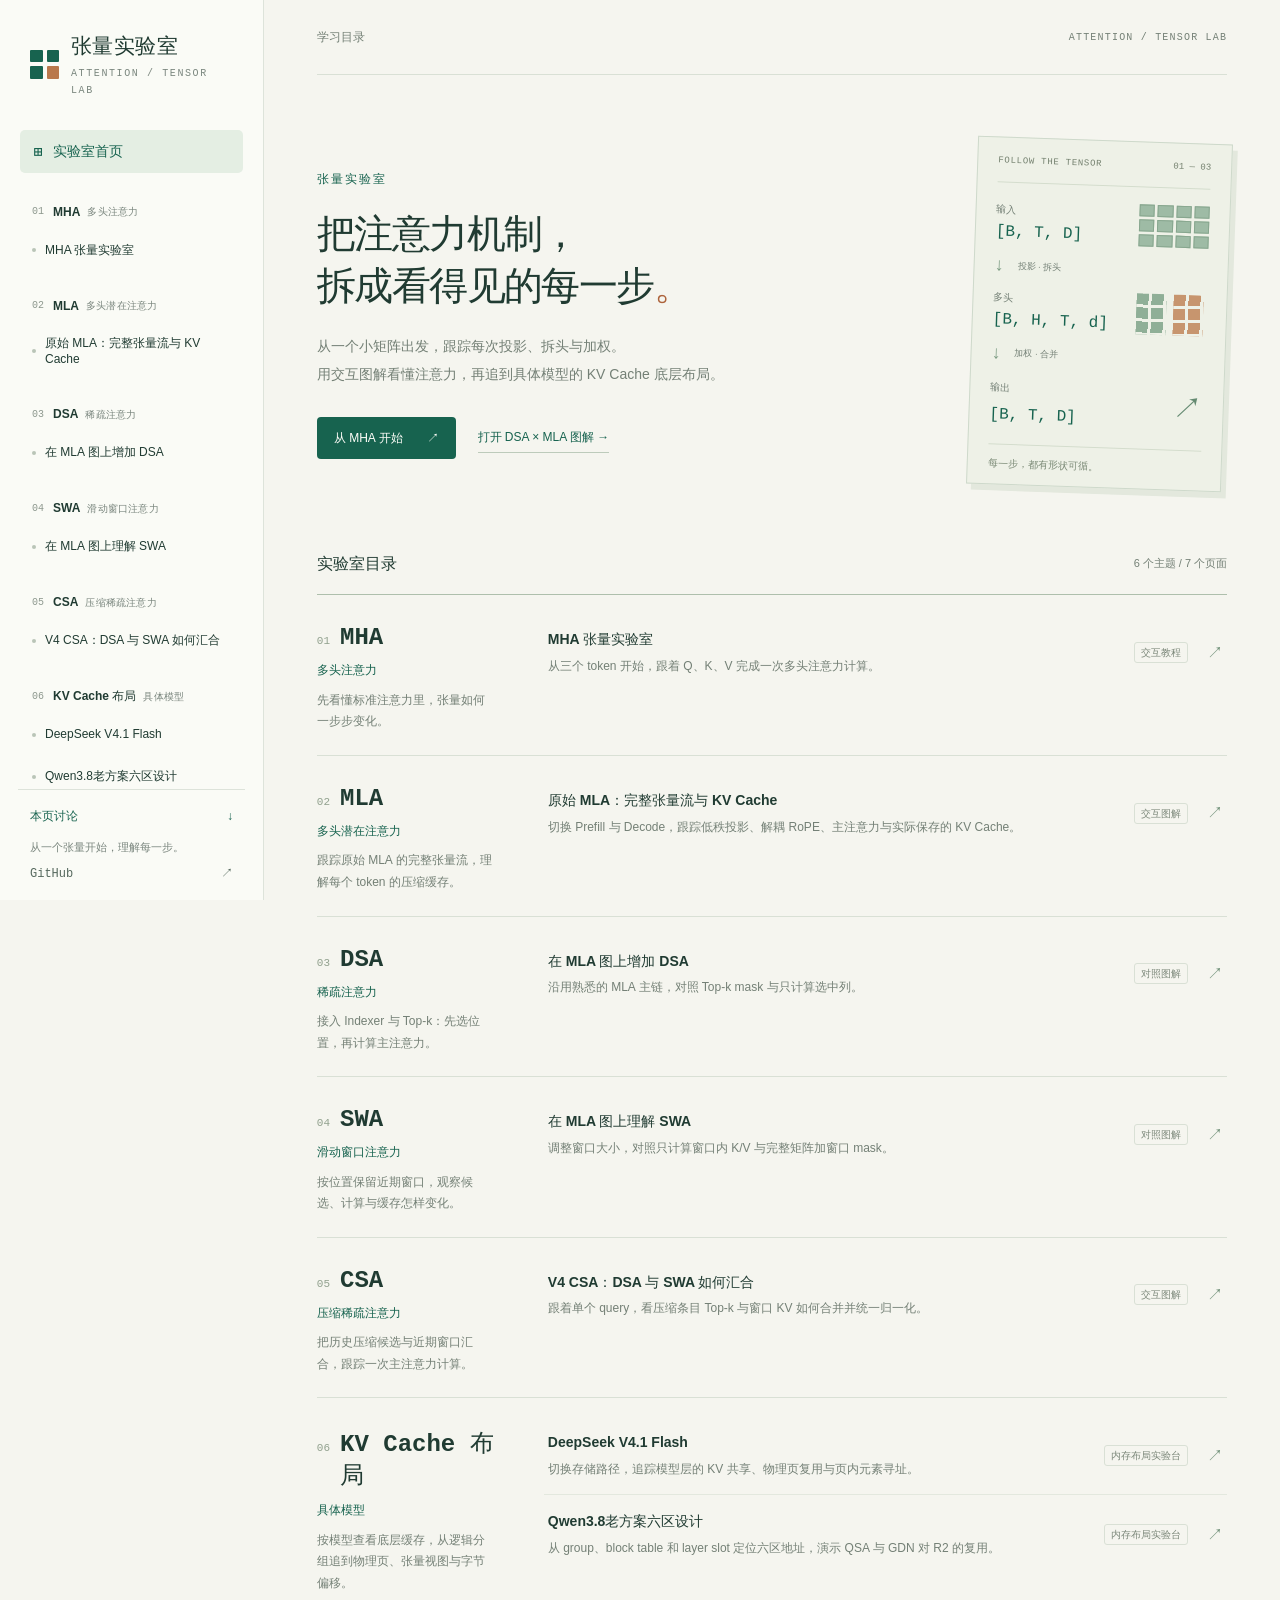
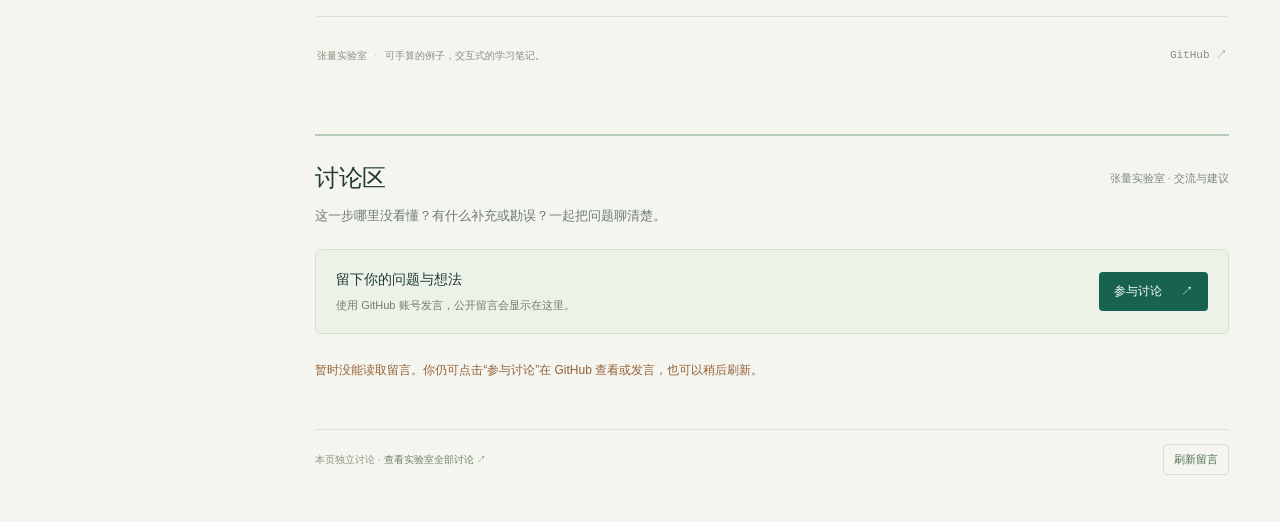
==== commit b8cc23ac: "Add Qwen3.8 legacy six-region KV cache layout" ====
--- a/index.html
+++ b/index.html
@@ -7,7 +7,7 @@
   <title>张量实验室 · Attention，一步一步看懂</title>
   <link rel="stylesheet" href="assets/navigation.css">
   <link rel="stylesheet" href="assets/home.css">
-  <script src="assets/catalog.js?v=kv-cache-20261031" defer></script>
+  <script src="assets/catalog.js?v=qwen38-20261031" defer></script>
   <script src="assets/navigation.js?v=discussion-20261031" defer></script>
   <script src="assets/home.js" defer></script>
 </head>
@@ -37,7 +37,7 @@
     <section class="directory" aria-labelledby="directory-title">
       <div class="directory-heading"><h2 id="directory-title">实验室目录</h2><span id="catalog-count">MHA · MLA · DSA · SWA · CSA · KV Cache 布局</span></div>
       <div id="catalog-groups"></div>
-      <noscript><p>交互教程需要启用 JavaScript。你也可以直接打开 <a href="mha-tensor-lab/index.html">MHA</a>、<a href="mha-tensor-lab/mla-original.html">MLA</a>、<a href="mha-tensor-lab/dsa-on-mla.html">DSA</a>、<a href="mha-tensor-lab/swa-on-mla.html">SWA</a>、<a href="mha-tensor-lab/csa-v4.html">CSA</a> 或 <a href="kv-cache/deepseek-v41-kv-cache.html">DeepSeek V4.1 Flash KV Cache 布局</a>。</p></noscript>
+      <noscript><p>交互教程需要启用 JavaScript。你也可以直接打开 <a href="mha-tensor-lab/index.html">MHA</a>、<a href="mha-tensor-lab/mla-original.html">MLA</a>、<a href="mha-tensor-lab/dsa-on-mla.html">DSA</a>、<a href="mha-tensor-lab/swa-on-mla.html">SWA</a>、<a href="mha-tensor-lab/csa-v4.html">CSA</a>、<a href="kv-cache/deepseek-v41-kv-cache.html">DeepSeek V4.1 Flash KV Cache 布局</a> 或 <a href="kv-cache/qwen38-six-region.html">Qwen3.8老方案六区设计</a>。</p></noscript>
     </section>
     <footer class="home-footer"><span>张量实验室 <span class="footer-dot">·</span> 可手算的例子，交互式的学习笔记。</span><a href="https://github.com/wangxiaoteng888/wangxiaoteng888.github.io" target="_blank" rel="noopener noreferrer">GitHub <span aria-hidden="true">↗</span></a></footer>
   </main>
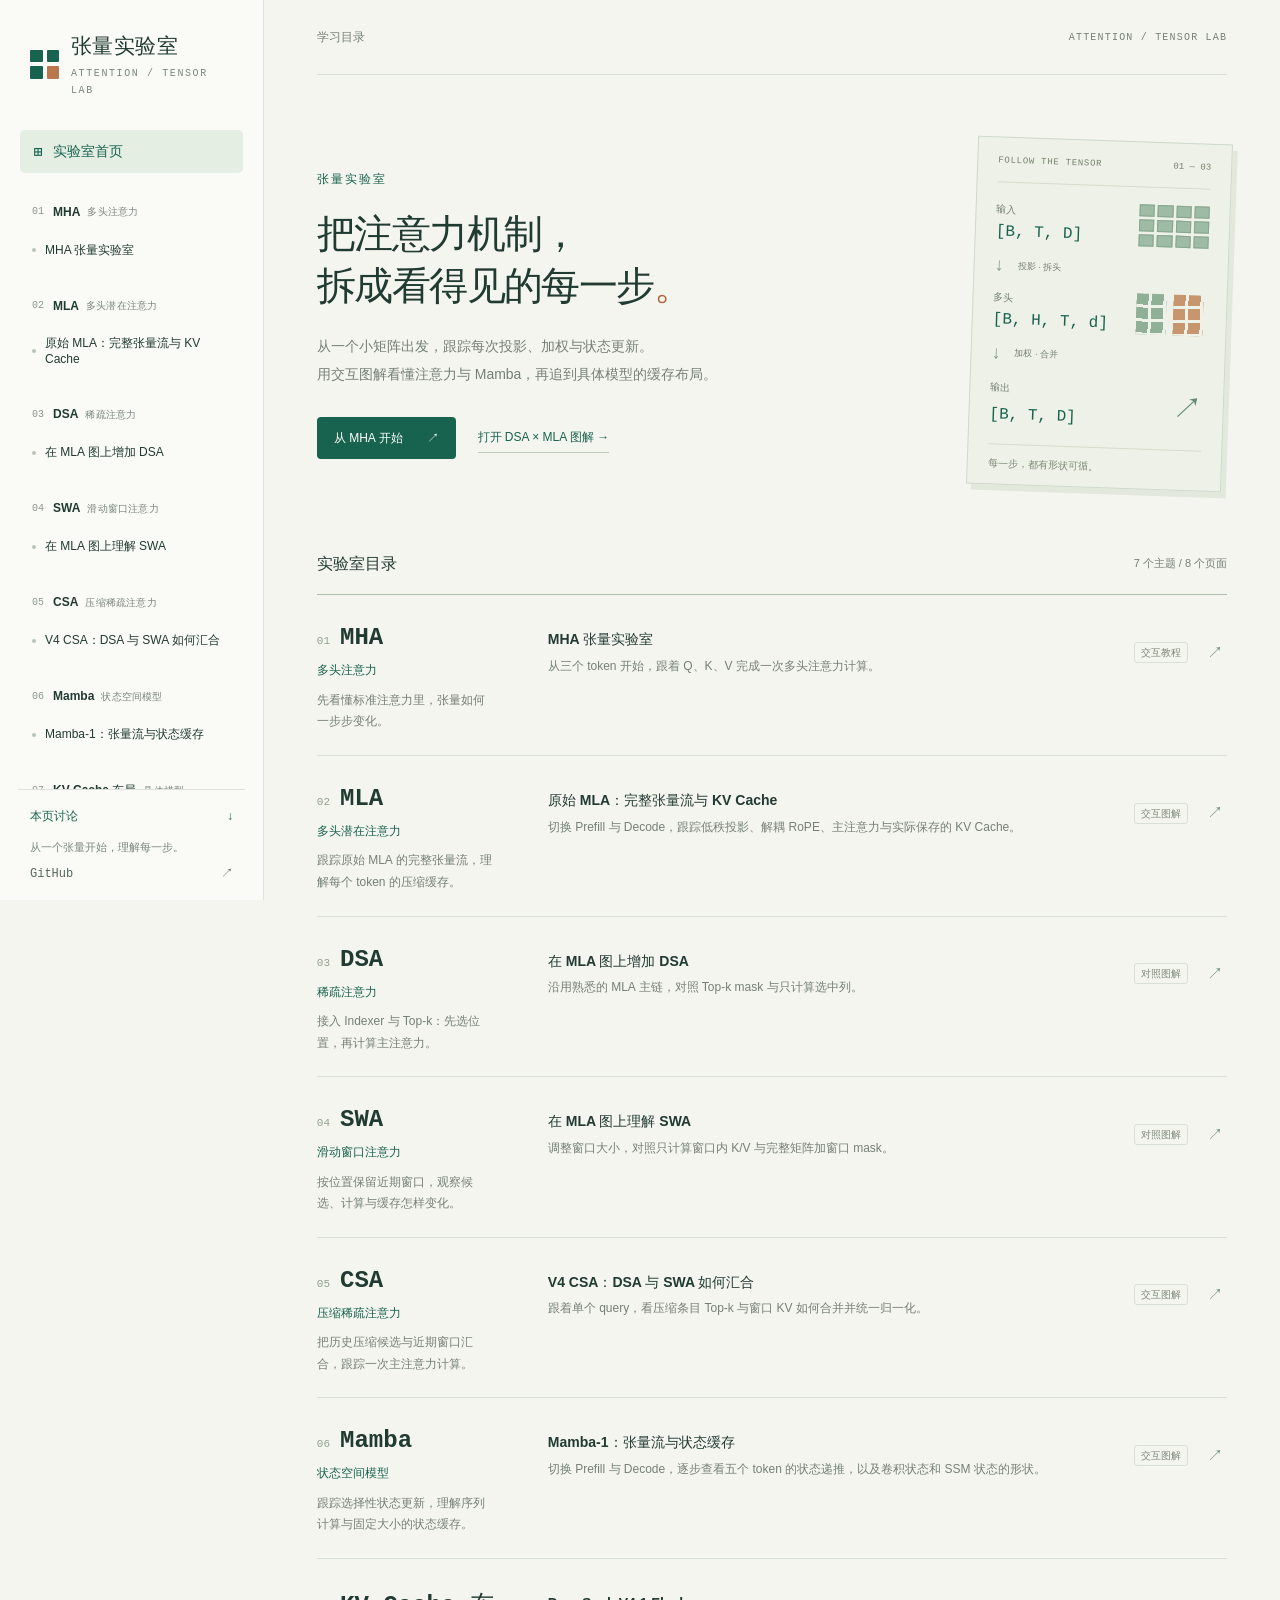
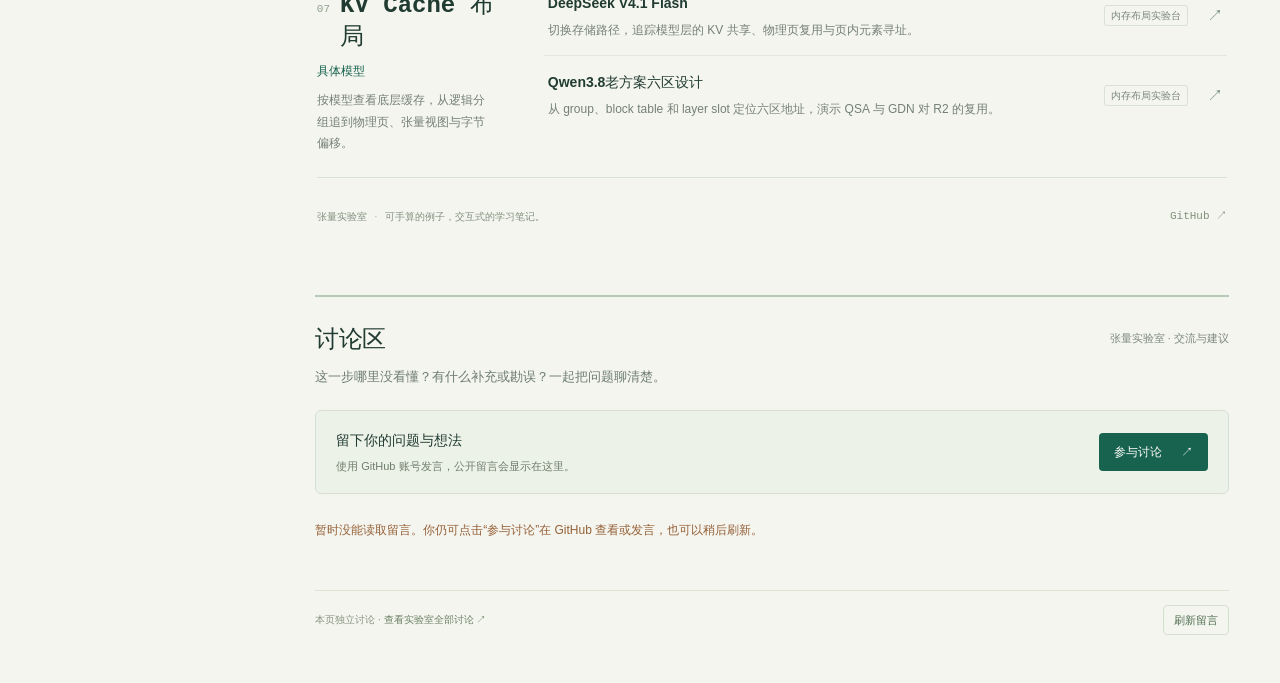
==== commit 95d5557a: "Add Mamba-1 tensor flow and state cache chapter" ====
--- a/index.html
+++ b/index.html
@@ -3,11 +3,11 @@
 <head>
   <meta charset="utf-8">
   <meta name="viewport" content="width=device-width,initial-scale=1">
-  <meta name="description" content="张量实验室：用可交互的矩阵、张量形状和数据流图，理解注意力机制，并按具体模型探索 KV Cache 底层布局。">
+  <meta name="description" content="张量实验室：用可交互的矩阵、张量形状和数据流图，理解注意力机制、Mamba 状态空间模型与具体模型的缓存布局。">
   <title>张量实验室 · Attention，一步一步看懂</title>
   <link rel="stylesheet" href="assets/navigation.css">
   <link rel="stylesheet" href="assets/home.css">
-  <script src="assets/catalog.js?v=qwen38-20261031" defer></script>
+  <script src="assets/catalog.js?v=mamba-20261103" defer></script>
   <script src="assets/navigation.js?v=discussion-20261031" defer></script>
   <script src="assets/home.js" defer></script>
 </head>
@@ -18,7 +18,7 @@
       <div>
         <p class="eyebrow">张量实验室</p>
         <h1 id="home-title">把注意力机制，<br>拆成看得见的每一步<span>。</span></h1>
-        <p class="hero-intro">从一个小矩阵出发，跟踪每次投影、拆头与加权。<br class="desktop-break">用交互图解看懂注意力，再追到具体模型的 KV Cache 底层布局。</p>
+        <p class="hero-intro">从一个小矩阵出发，跟踪每次投影、加权与状态更新。<br class="desktop-break">用交互图解看懂注意力与 Mamba，再追到具体模型的缓存布局。</p>
         <div class="hero-actions">
           <a class="start-link" href="mha-tensor-lab/index.html">从 MHA 开始 <span aria-hidden="true">↗</span></a>
           <a class="text-link" href="mha-tensor-lab/dsa-on-mla.html">打开 DSA × MLA 图解 <span aria-hidden="true">→</span></a>
@@ -35,9 +35,9 @@
       </div>
     </section>
     <section class="directory" aria-labelledby="directory-title">
-      <div class="directory-heading"><h2 id="directory-title">实验室目录</h2><span id="catalog-count">MHA · MLA · DSA · SWA · CSA · KV Cache 布局</span></div>
+      <div class="directory-heading"><h2 id="directory-title">实验室目录</h2><span id="catalog-count">MHA · MLA · DSA · SWA · CSA · Mamba · KV Cache 布局</span></div>
       <div id="catalog-groups"></div>
-      <noscript><p>交互教程需要启用 JavaScript。你也可以直接打开 <a href="mha-tensor-lab/index.html">MHA</a>、<a href="mha-tensor-lab/mla-original.html">MLA</a>、<a href="mha-tensor-lab/dsa-on-mla.html">DSA</a>、<a href="mha-tensor-lab/swa-on-mla.html">SWA</a>、<a href="mha-tensor-lab/csa-v4.html">CSA</a>、<a href="kv-cache/deepseek-v41-kv-cache.html">DeepSeek V4.1 Flash KV Cache 布局</a> 或 <a href="kv-cache/qwen38-six-region.html">Qwen3.8老方案六区设计</a>。</p></noscript>
+      <noscript><p>交互教程需要启用 JavaScript。你也可以直接打开 <a href="mha-tensor-lab/index.html">MHA</a>、<a href="mha-tensor-lab/mla-original.html">MLA</a>、<a href="mha-tensor-lab/dsa-on-mla.html">DSA</a>、<a href="mha-tensor-lab/swa-on-mla.html">SWA</a>、<a href="mha-tensor-lab/csa-v4.html">CSA</a>、<a href="mha-tensor-lab/mamba-original.html">Mamba</a>、<a href="kv-cache/deepseek-v41-kv-cache.html">DeepSeek V4.1 Flash KV Cache 布局</a> 或 <a href="kv-cache/qwen38-six-region.html">Qwen3.8老方案六区设计</a>。</p></noscript>
     </section>
     <footer class="home-footer"><span>张量实验室 <span class="footer-dot">·</span> 可手算的例子，交互式的学习笔记。</span><a href="https://github.com/wangxiaoteng888/wangxiaoteng888.github.io" target="_blank" rel="noopener noreferrer">GitHub <span aria-hidden="true">↗</span></a></footer>
   </main>
